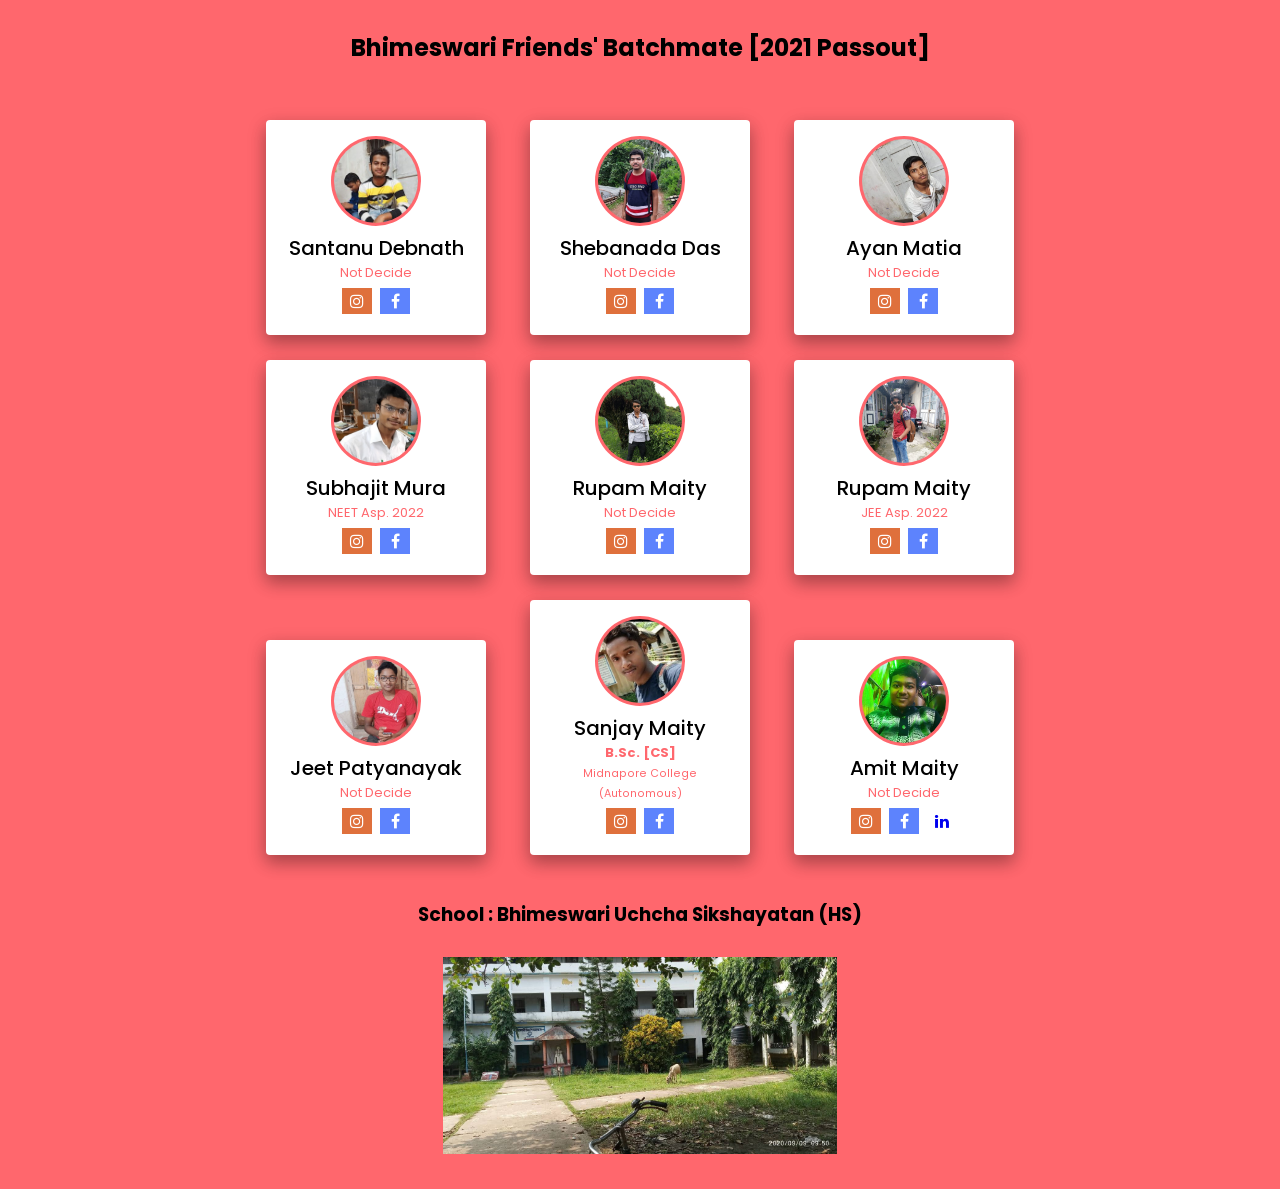
==== index.html @ 9fbf0912 "update" ====
<!DOCTYPE html>

<html lang="en">
  <head>
    <meta charset="UTF-8">
    <title>Bhimeswari Friends' </title>

    <link rel="shortcut icon" type="image/x-icon" href="Images/logo.png" />

    
    
    <meta http-equiv="X-UA-Compatible" content="IE=edge">
    <meta name="viewport" content="width=device-width, initial-scale=1.0">

    <meta name="description" content="The greatest gift of life is friendship, and I have received it.">
    <meta name="keywords" content="WBCHSE, HS, 2022, HS, West Bengal , WBCHSE Boards , HS Exam 2020 ,Freinds, bondhu ">
       
         <meta property="og:image" content="https://maityamit.github.io/freinds.github.io/Images/logo.png">
<meta property="og:image:type" content="image/png">
<meta property="og:image:width" content="1024">
<meta property="og:image:height" content="1024">



    <link rel="stylesheet" href="main.css">
    <!-- Fontawesome CDN Link -->
    <link rel="stylesheet" href="https://cdnjs.cloudflare.com/ajax/libs/font-awesome/5.15.2/css/all.min.css"/>
    <link rel="stylesheet" href="https://cdnjs.cloudflare.com/ajax/libs/font-awesome/4.7.0/css/font-awesome.min.css">
     <meta name="viewport" content="width=device-width, initial-scale=1.0">
   </head>

   <body bgcolor="#FF676D">









   <div id="center1">


    

    <h2>Bhimeswari Friends' Batchmate [2021 Passout]</h2>

    <br>
    <br>










    <div class="card">
      
      <img style="border-radius: 50%; width:90px; padding: 3px; background: #FF676D; " src="Images/santanu.jpg" alt="Jane" style="width:30%">


      <div class="details">
        <div class="name">Santanu Debnath</div>
        <div class="job">Not Decide</div>

        <a target="_blank" href="https://www.instagram.com/santanudebnath425" class="fa fa-instagram"></a>
        <a target="_blank" href="https://www.facebook.com/santanu.debnath.92317" class="fa fa-facebook"></a>

      </div>

    </div>

    <div class="card">
      
        <img style="border-radius: 50%; width:90px; padding: 3px; background: #FF676D; " src="Images/shebannada.jpg" alt="Jane" style="width:30%">
  
  
        <div class="details">
          <div class="name">Shebanada Das</div>
          <div class="job">Not Decide</div>
          <a href="#" class="fa fa-instagram"></a>
          <a target="_blank" href="https://www.facebook.com/shebananda.das.1" class="fa fa-facebook"></a>

        </div>
  
      </div>

      <div class="card">
      
        <img style="border-radius: 50%; width:90px; padding: 3px; background: #FF676D; " src="Images/ayan_matia.jpg" alt="Jane" style="width:30%">
  
  
        <div class="details">
          <div class="name">Ayan Matia</div>
          <div class="job">Not Decide</div>
          <a target="_blank" href="https://www.instagram.com/ayanmatia" class="fa fa-instagram"></a>
          <a target="_blank" href="https://www.facebook.com/ayan.matia.71" class="fa fa-facebook"></a>

        </div>
  
      </div>

    
      <br>


      <div class="card">
      
        <img style="border-radius: 50%; width:90px; padding: 3px; background: #FF676D; " src="Images/subhajit.jpg" alt="Jane" style="width:30%">
  
  
        <div class="details">
          <div class="name">Subhajit Mura</div>
          <div class="job">NEET Asp. 2022</div>
          <a target="_blank" href="https://www.instagram.com/subhajit_mura_9609" class="fa fa-instagram"></a>
          <a target="_blank" href="https://www.facebook.com/subhajit.mura.12" class="fa fa-facebook"></a>

        </div>
  
      </div>
  
      <div class="card">
        
          <img style="border-radius: 50%; width:90px; padding: 3px; background: #FF676D; " src="Images/roga_rupam.jpg" alt="Jane" style="width:30%">
    
    
          <div class="details">
            <div class="name">Rupam Maity</div>
            <div class="job">Not Decide</div>
            <a target="_blank" href="https://www.instagram.com/rupam_maity07" class="fa fa-instagram"></a>
            <a target="_blank" href="https://www.facebook.com/bimal.mura.395" class="fa fa-facebook"></a>

          </div>
    
        </div>
  
        <div class="card">
        
          <img style="border-radius: 50%; width:90px; padding: 3px; background: #FF676D; " src="Images/mota_rupam.jpg" alt="Jane" style="width:30%">
    
    
          <div class="details">
            <div class="name">Rupam Maity</div>
            <div class="job">JEE Asp. 2022</div>

            <a target="_blank" href="https://www.instagram.com/rupammaiti30" class="fa fa-instagram"></a>
            <a target="_blank" href="https://www.facebook.com/rupam.maiti.378" class="fa fa-facebook"></a>

          </div>
    
        </div>

        <br>


        <div class="card">
      
            <img style="border-radius: 50%; width:90px; padding: 3px; background: #FF676D; " src="Images/jeet.jpg" alt="Jane" style="width:30%">
      
      
            <div class="details">
              <div class="name">Jeet Patyanayak</div>
              <div class="job">Not Decide</div>


              <a target="_blank" href="https://www.instagram.com/pattanayak_jeet" class="fa fa-instagram"></a>
              <a target="_blank" href="https://www.facebook.com/profile.php?id=100022535850255" class="fa fa-facebook"></a>


            </div>
      
          </div>
      
          <div class="card">
            
              <img style="border-radius: 50%; width:90px; padding: 3px; background: #FF676D; " src="Images/sanjay.jpg" alt="Jane" style="width:30%">
        
        
              <div class="details">
                <div class="name">Sanjay Maity</div>
                <div class="job"><b>B.Sc. [CS]</b><br><small>Midnapore College (Autonomous)</small></div>
                <a target="_blank" href="https://www.instagram.com/sanjaymaity94" class="fa fa-instagram"></a>
                <a target="_blank" href="https://www.facebook.com/rupam.maity.71619" class="fa fa-facebook"></a>
                

              </div>
        
            </div>
      
            <div class="card">
            
              <img style="border-radius: 50%; width:90px; padding: 3px; background: #FF676D; " src="Images/amit.jpg" alt="Jane" style="width:30%">
        
        
              <div class="details">
                <div class="name">Amit Maity</div>
                <div class="job">Not Decide</div>
                <a target="_blank" href="https://www.instagram.com/amit_maity_2003" class="fa fa-instagram"></a>
              
                <a href="#" class="fa fa-facebook"></a>
                <a target="_blank" href="https://www.linkedin.com/in/maityamit" class="fa fa-linkedin"></a>

              </div>
        
            </div>


            <br><br>

            <h3>School : Bhimeswari Uchcha Sikshayatan (HS)</h3>

    <br>


           

            <img style="width:400px; padding: 3px; background: #FF676D; " src="Images/school.jpg" alt="Jane" style="width:30%">


            <br>
            <br>



    </div>




</body>
</html>
---- main.css ----
/* Google Font CDN Link */
@import url('https://fonts.googleapis.com/css2?family=Poppins:wght@200;300;400;500;600;700&display=swap');
*{
  margin: 0;
  padding: 0;
  box-sizing: border-box;
  font-family: 'Poppins',sans-serif;
}

#center1 {
    text-align: center;
    border: 3px;
    margin-top: 30px;
  }

.center1 .card .img{
    height: 30px;
    width: 30px;
    border-radius: 50%;
    padding: 3px;
    background: #FF676D;
    margin-bottom: 14px;
  }

.card .name{
    font-size: 20px;
    font-weight: 500;
  }
  .card .job{
    font-size: 13px;
    font-style: normal;
    color: #FF676D;
  }

  .card{

    background-color: #ffffff; /* Green */
    border: none;
    color: #000000;
    padding: 15px 32px;
    text-align: center;
    text-decoration: none;
    margin-top: 5px;
    margin-bottom: 20px;
    width: 220px;
    cursor:pointer;
    margin-left: 20px;
    margin-right: 20px;
    border-radius: 4px;
    display: inline-block;
    font-size: 16px;
    padding: 16px;
    box-shadow: 0 8px 16px 0 rgba(0,0,0,0.2), 0 6px 20px 0 rgba(0,0,0,0.19);
  
  }

  .fa {
    padding: 5px;
    font-size: 10px;
    width: 30px;
    text-align: center;
    text-decoration: none;
    margin: 5px 2px;
  }

  .fa-instagram {
    background: #df703c;
    color: white;
  }

  .fa-facebook {
    background: #5d83fd;
    color: white;
  }
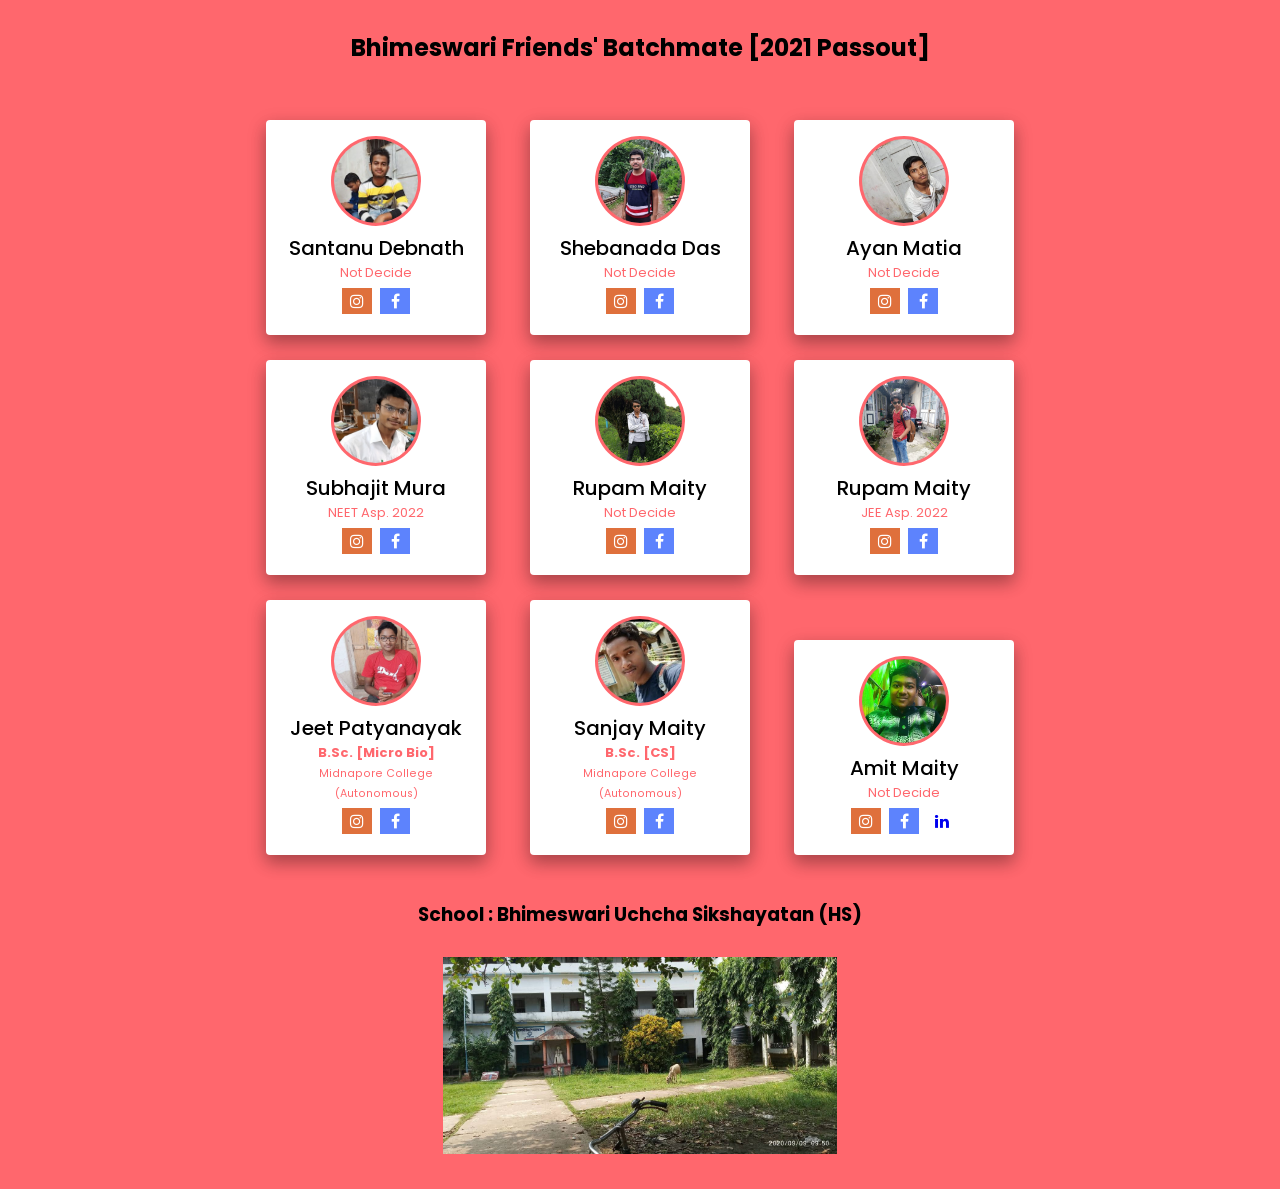
==== commit 2f222442: "jeet" ====
--- a/index.html
+++ b/index.html
@@ -164,7 +164,7 @@
       
             <div class="details">
               <div class="name">Jeet Patyanayak</div>
-              <div class="job">Not Decide</div>
+              <div class="job"><b>B.Sc. [Micro Bio]</b><br><small>Midnapore College (Autonomous)</small></div>
 
 
               <a target="_blank" href="https://www.instagram.com/pattanayak_jeet" class="fa fa-instagram"></a>
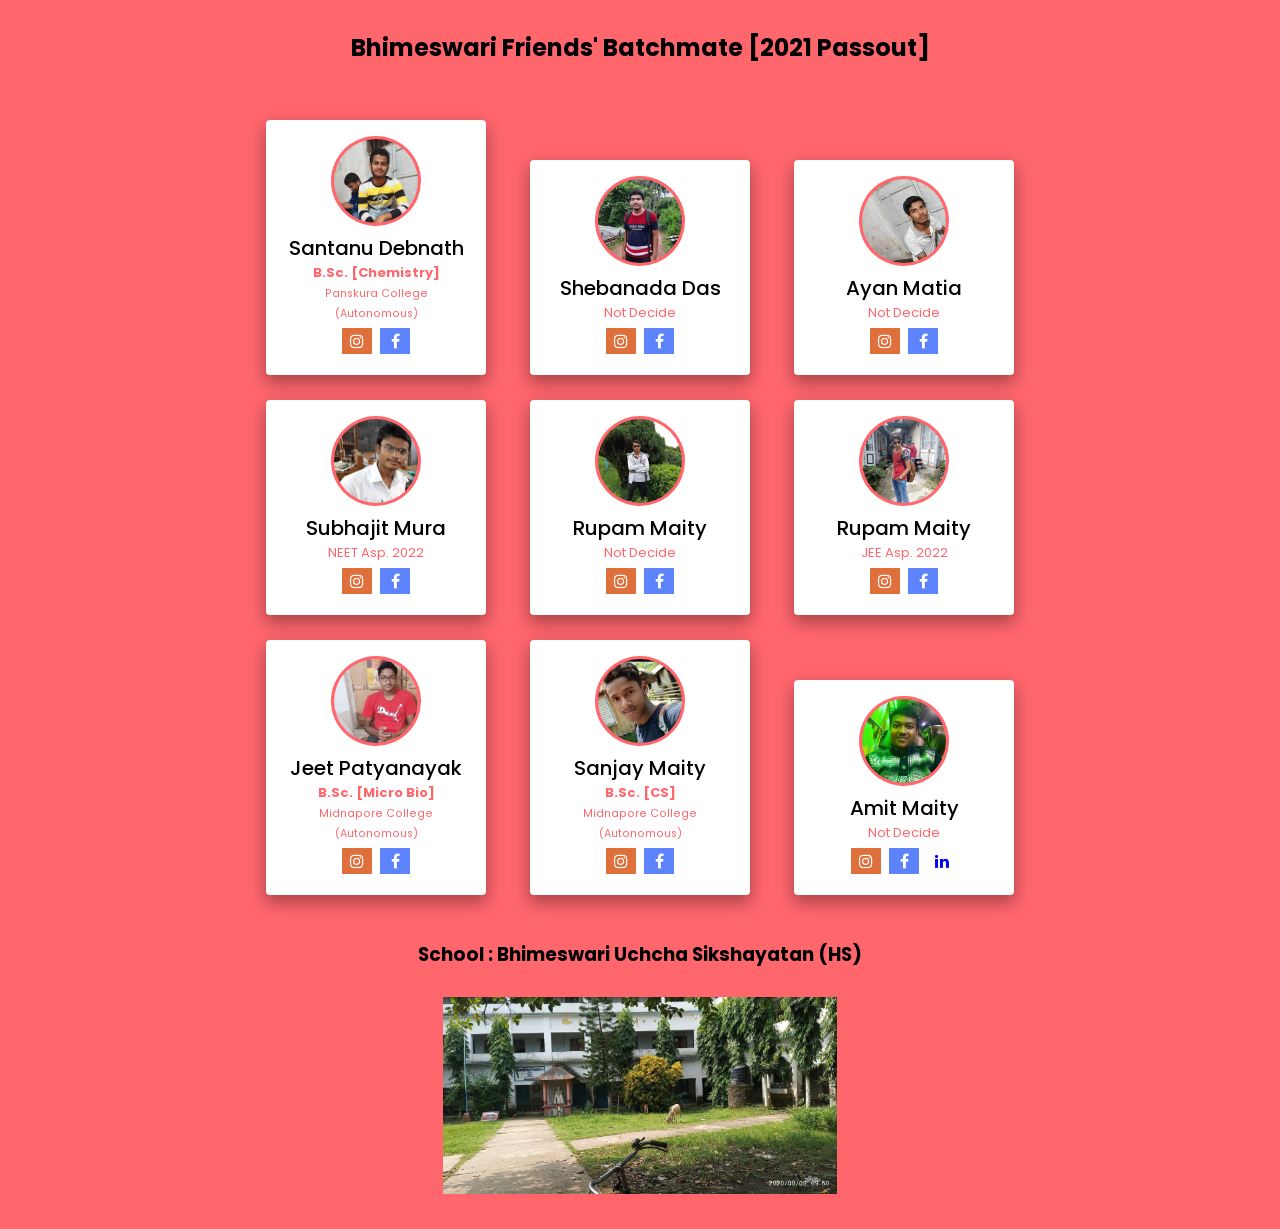
==== commit 04950b21: "update" ====
--- a/index.html
+++ b/index.html
@@ -65,7 +65,7 @@
 
       <div class="details">
         <div class="name">Santanu Debnath</div>
-        <div class="job">Not Decide</div>
+        <div class="job"><b>B.Sc. [Chemistry]</b><br><small>Panskura College (Autonomous)</small></div>
 
         <a target="_blank" href="https://www.instagram.com/santanudebnath425" class="fa fa-instagram"></a>
         <a target="_blank" href="https://www.facebook.com/santanu.debnath.92317" class="fa fa-facebook"></a>
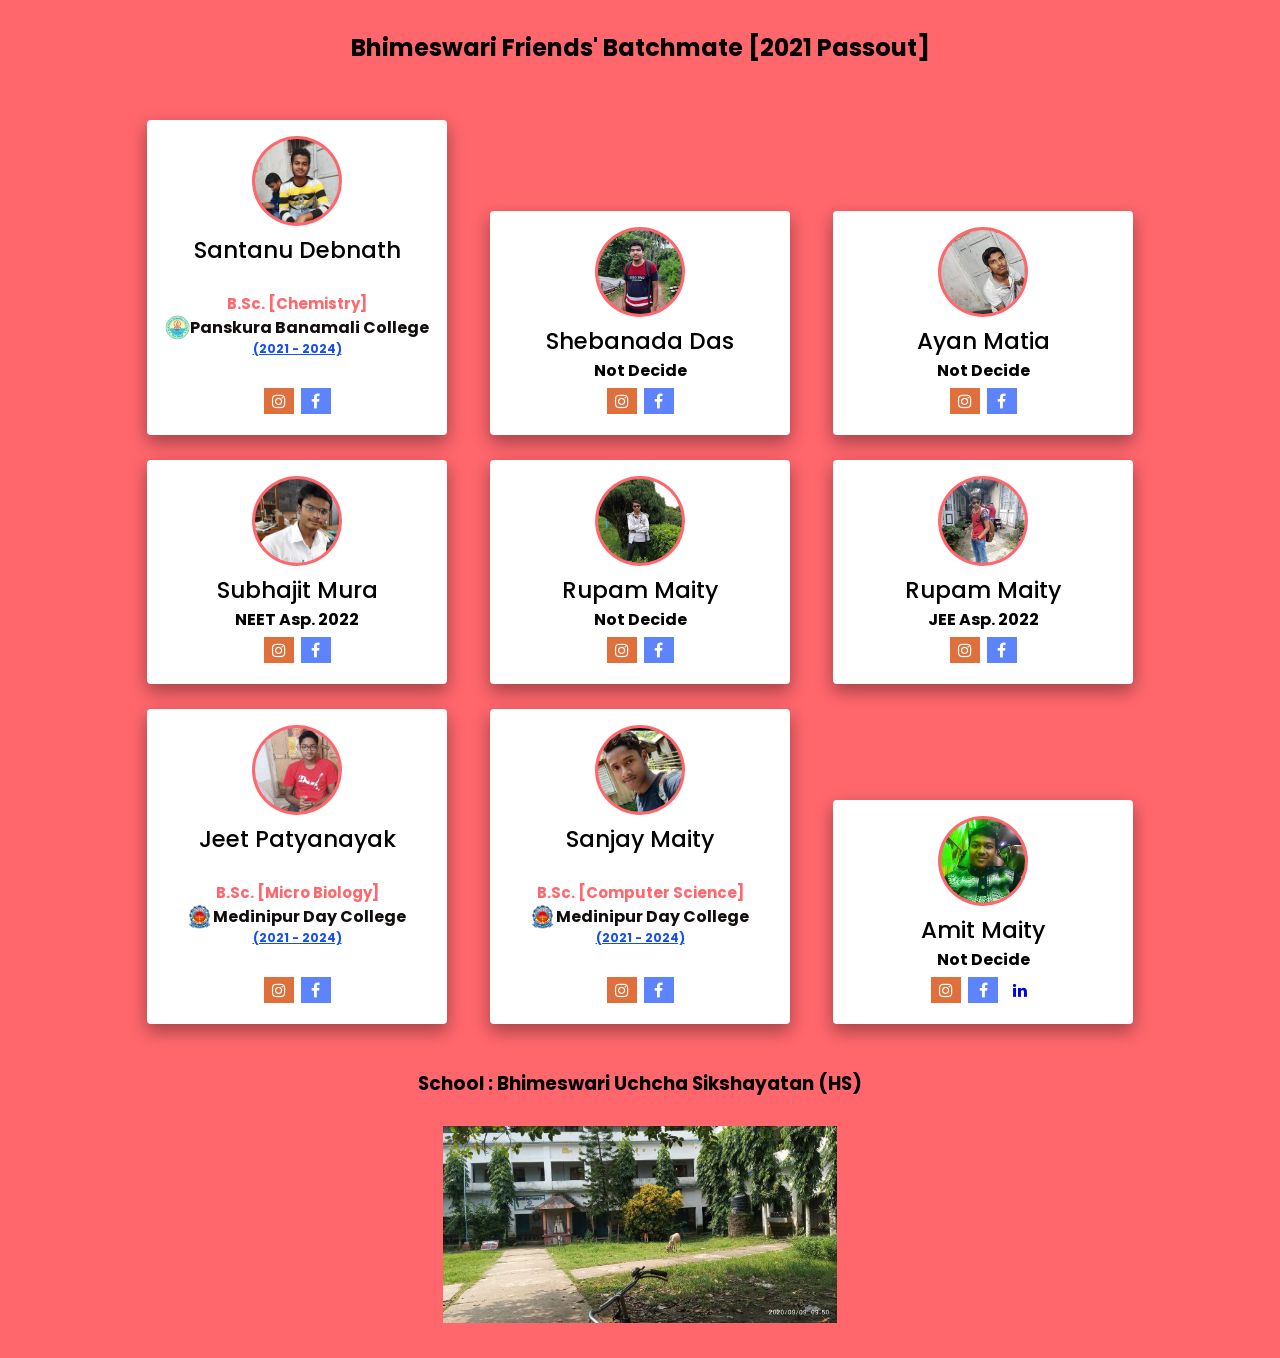
==== commit 7bb35cf3: "update" ====
--- a/index.html
+++ b/index.html
@@ -64,8 +64,12 @@
 
 
       <div class="details">
-        <div class="name">Santanu Debnath</div>
-        <div class="job"><b>B.Sc. [Chemistry]</b><br><small>Panskura College (Autonomous)</small></div>
+        <div class="name">Santanu Debnath</div> <br>
+        <div class="course"><b>B.Sc. [Chemistry]</div>
+
+        <div class="college"><img style="width:25px; " src="Images/pans_logo.png">Panskura Banamali College </div>
+        <div class="year"><u>(2021 - 2024)</u></div><br>
+
 
         <a target="_blank" href="https://www.instagram.com/santanudebnath425" class="fa fa-instagram"></a>
         <a target="_blank" href="https://www.facebook.com/santanu.debnath.92317" class="fa fa-facebook"></a>
@@ -163,9 +167,11 @@
       
       
             <div class="details">
-              <div class="name">Jeet Patyanayak</div>
-              <div class="job"><b>B.Sc. [Micro Bio]</b><br><small>Midnapore College (Autonomous)</small></div>
-
+              <div class="name">Jeet Patyanayak</div><br>
+              <div class="course"><b>B.Sc. [Micro Biology]</div>
+      
+              <div class="college"><img style="width:25px; " src="Images/medin_logo.jpg">Medinipur Day College </div>
+              <div class="year"><u>(2021 - 2024)</u></div><br>
 
               <a target="_blank" href="https://www.instagram.com/pattanayak_jeet" class="fa fa-instagram"></a>
               <a target="_blank" href="https://www.facebook.com/profile.php?id=100022535850255" class="fa fa-facebook"></a>
@@ -181,8 +187,11 @@
         
         
               <div class="details">
-                <div class="name">Sanjay Maity</div>
-                <div class="job"><b>B.Sc. [CS]</b><br><small>Midnapore College (Autonomous)</small></div>
+                <div class="name">Sanjay Maity</div><br>
+                <div class="course"><b>B.Sc. [Computer Science]</div>
+        
+                <div class="college"><img style="width:25px; " src="Images/medin_logo.jpg">Medinipur Day College </div>
+                <div class="year"><u>(2021 - 2024)</u></div><br>
                 <a target="_blank" href="https://www.instagram.com/sanjaymaity94" class="fa fa-instagram"></a>
                 <a target="_blank" href="https://www.facebook.com/rupam.maity.71619" class="fa fa-facebook"></a>
                 
--- a/main.css
+++ b/main.css
@@ -23,13 +23,34 @@
   }
 
 .card .name{
-    font-size: 20px;
+    font-size: 23px;
     font-weight: 500;
   }
-  .card .job{
-    font-size: 13px;
+  .card .course{
+    font-size: 15px;
     font-style: normal;
+    vertical-align: middle;
+  justify-content: center;
+  display: flex;
+    text-align: center;
     color: #FF676D;
+  }
+  .card .college{
+    font-size: 16px;
+    font-style: normal;
+  justify-content: center;
+  display: flex;
+    text-align: center;
+    color: #130d0d;
+  }
+
+  .card .year{
+    font-size: 12px;
+    font-style: normal;
+  justify-content: center;
+  display: flex;
+    text-align: center;
+    color: #164fee;
   }
 
   .card{
@@ -42,7 +63,7 @@
     text-decoration: none;
     margin-top: 5px;
     margin-bottom: 20px;
-    width: 220px;
+    width: 300px;
     cursor:pointer;
     margin-left: 20px;
     margin-right: 20px;
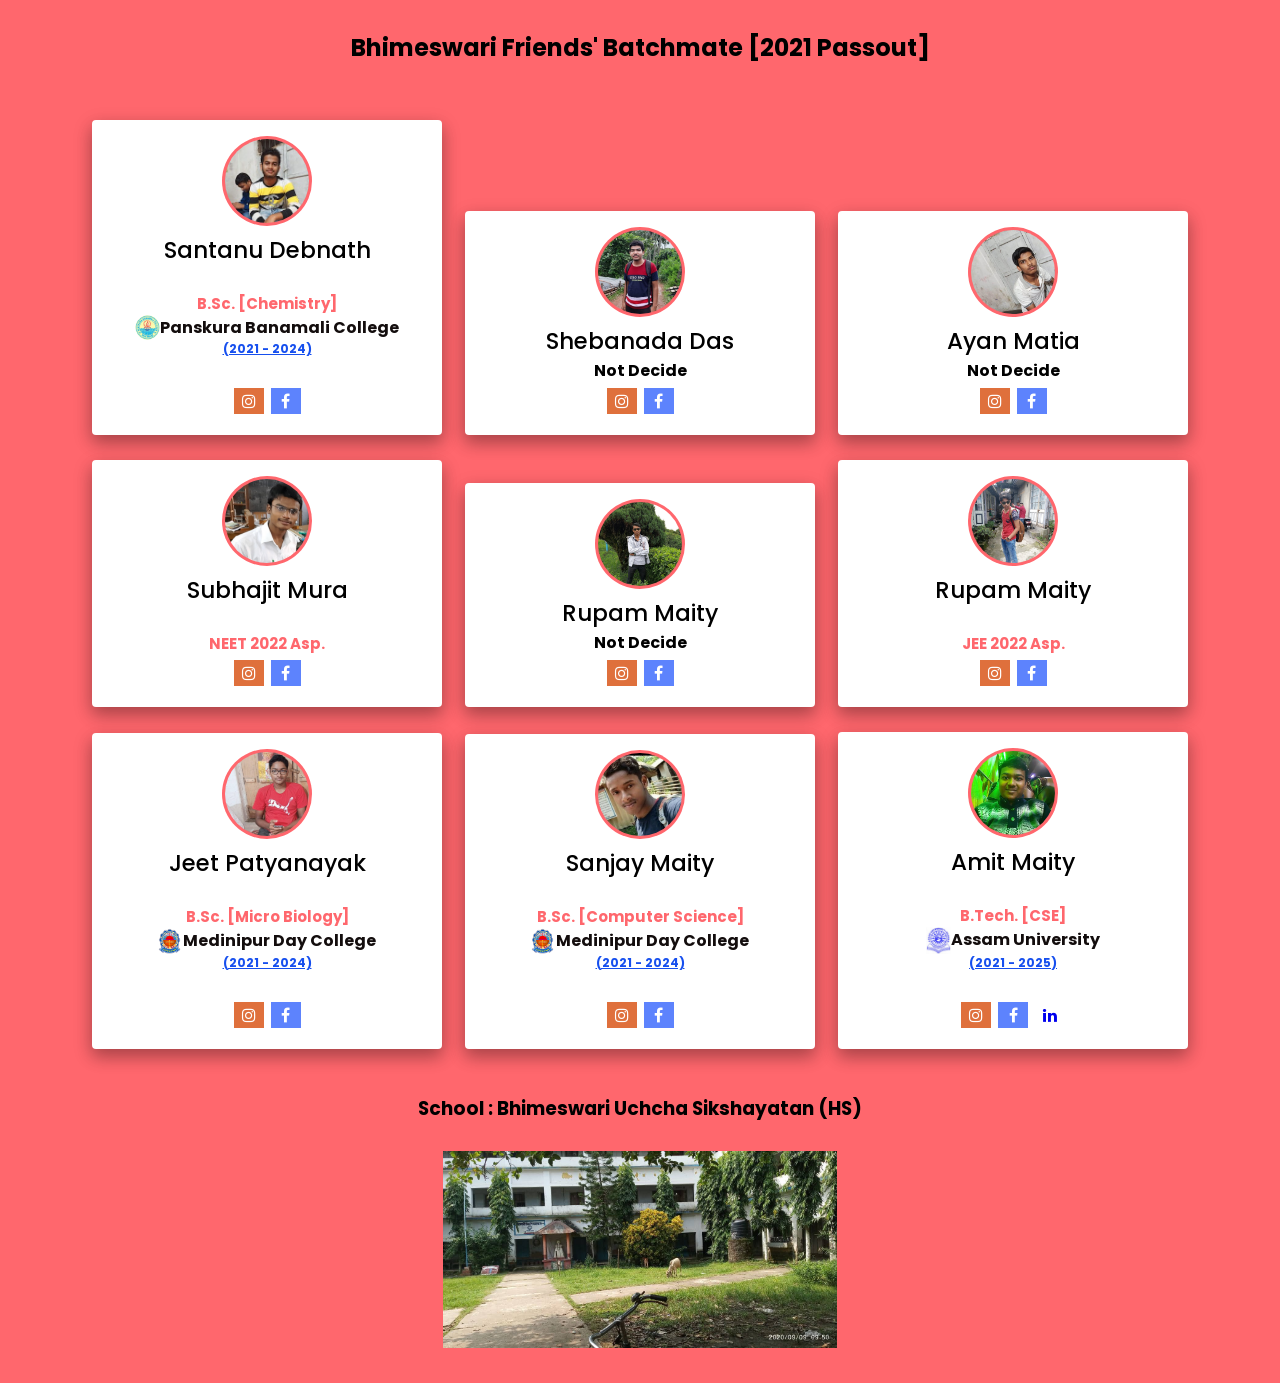
==== commit 1594378e: "update" ====
--- a/index.html
+++ b/index.html
@@ -116,10 +116,11 @@
       
         <img style="border-radius: 50%; width:90px; padding: 3px; background: #FF676D; " src="Images/subhajit.jpg" alt="Jane" style="width:30%">
   
+        <br>
   
         <div class="details">
-          <div class="name">Subhajit Mura</div>
-          <div class="job">NEET Asp. 2022</div>
+          <div class="name">Subhajit Mura</div><br>
+          <div class="course"><b>NEET 2022 Asp.</div>
           <a target="_blank" href="https://www.instagram.com/subhajit_mura_9609" class="fa fa-instagram"></a>
           <a target="_blank" href="https://www.facebook.com/subhajit.mura.12" class="fa fa-facebook"></a>
 
@@ -146,10 +147,11 @@
         
           <img style="border-radius: 50%; width:90px; padding: 3px; background: #FF676D; " src="Images/mota_rupam.jpg" alt="Jane" style="width:30%">
     
+          <br>
     
           <div class="details">
-            <div class="name">Rupam Maity</div>
-            <div class="job">JEE Asp. 2022</div>
+            <div class="name">Rupam Maity</div><br>
+            <div class="course"><b>JEE 2022 Asp.</div>
 
             <a target="_blank" href="https://www.instagram.com/rupammaiti30" class="fa fa-instagram"></a>
             <a target="_blank" href="https://www.facebook.com/rupam.maiti.378" class="fa fa-facebook"></a>
@@ -206,8 +208,11 @@
         
         
               <div class="details">
-                <div class="name">Amit Maity</div>
-                <div class="job">Not Decide</div>
+                <div class="name">Amit Maity</div><br>
+                <div class="course"><b>B.Tech. [CSE]</div>
+        
+                  <div class="college"><img style="width:25px; " src="Images/assam_logo.png">Assam University</div>
+                  <div class="year"><u>(2021 - 2025)</u></div><br>
                 <a target="_blank" href="https://www.instagram.com/amit_maity_2003" class="fa fa-instagram"></a>
               
                 <a href="#" class="fa fa-facebook"></a>
--- a/main.css
+++ b/main.css
@@ -63,10 +63,10 @@
     text-decoration: none;
     margin-top: 5px;
     margin-bottom: 20px;
-    width: 300px;
+    width: 350px;
     cursor:pointer;
-    margin-left: 20px;
-    margin-right: 20px;
+    margin-left: 10px;
+    margin-right: 10px;
     border-radius: 4px;
     display: inline-block;
     font-size: 16px;
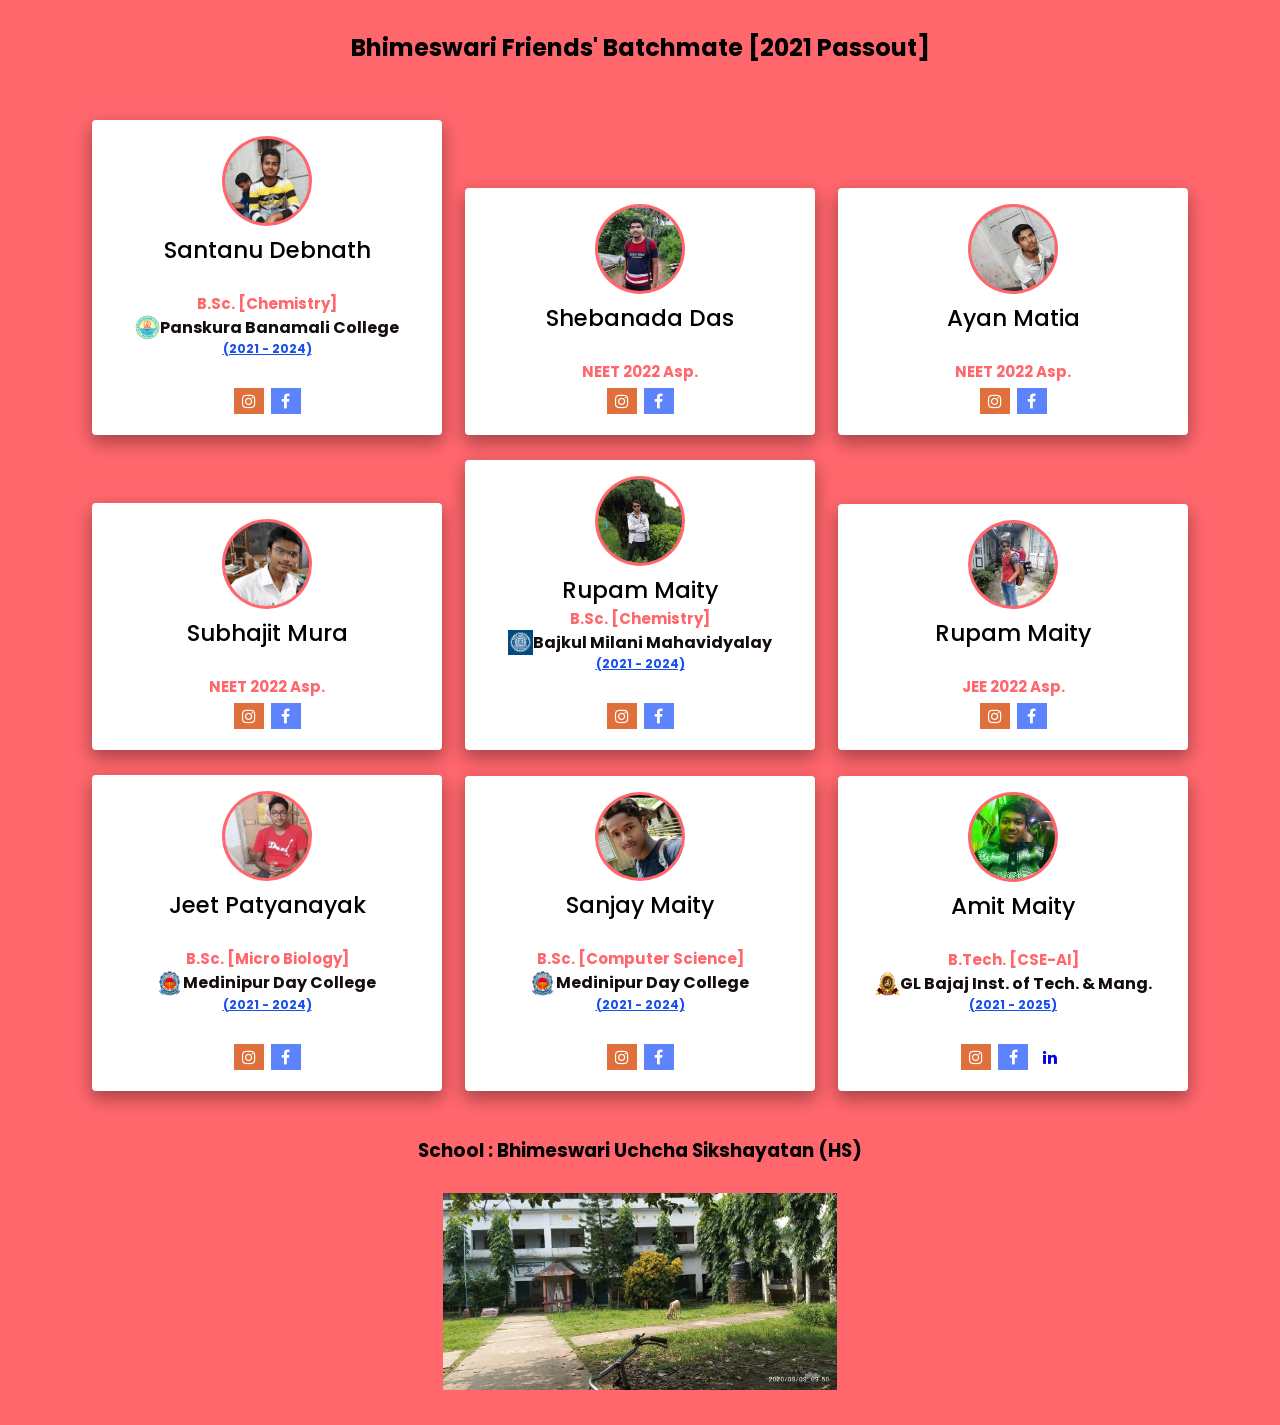
==== commit d1d8e4f5: "some_changes_add" ====
--- a/index.html
+++ b/index.html
@@ -85,7 +85,8 @@
   
         <div class="details">
           <div class="name">Shebanada Das</div>
-          <div class="job">Not Decide</div>
+          <br>
+          <div class="course"><b>NEET 2022 Asp.</div>
           <a href="#" class="fa fa-instagram"></a>
           <a target="_blank" href="https://www.facebook.com/shebananda.das.1" class="fa fa-facebook"></a>
 
@@ -100,7 +101,8 @@
   
         <div class="details">
           <div class="name">Ayan Matia</div>
-          <div class="job">Not Decide</div>
+          <br>
+          <div class="course"><b>NEET 2022 Asp.</div>
           <a target="_blank" href="https://www.instagram.com/ayanmatia" class="fa fa-instagram"></a>
           <a target="_blank" href="https://www.facebook.com/ayan.matia.71" class="fa fa-facebook"></a>
 
@@ -135,7 +137,10 @@
     
           <div class="details">
             <div class="name">Rupam Maity</div>
-            <div class="job">Not Decide</div>
+            <div class="course"><b>B.Sc. [Chemistry]</div>
+      
+              <div class="college"><img style="width:25px; " src="Images/bajkul.png">Bajkul Milani Mahavidyalay</div>
+              <div class="year"><u>(2021 - 2024)</u></div><br>
             <a target="_blank" href="https://www.instagram.com/rupam_maity07" class="fa fa-instagram"></a>
             <a target="_blank" href="https://www.facebook.com/bimal.mura.395" class="fa fa-facebook"></a>
 
@@ -209,9 +214,9 @@
         
               <div class="details">
                 <div class="name">Amit Maity</div><br>
-                <div class="course"><b>B.Tech. [CSE]</div>
-        
-                  <div class="college"><img style="width:25px; " src="Images/assam_logo.png">Assam University</div>
+                <div class="course"><b>B.Tech. [CSE-AI]</div>
+        
+                  <div class="college"><img style="width:25px; " src="Images/gl_bajaj.png">GL Bajaj Inst. of Tech. & Mang.</div>
                   <div class="year"><u>(2021 - 2025)</u></div><br>
                 <a target="_blank" href="https://www.instagram.com/amit_maity_2003" class="fa fa-instagram"></a>
               
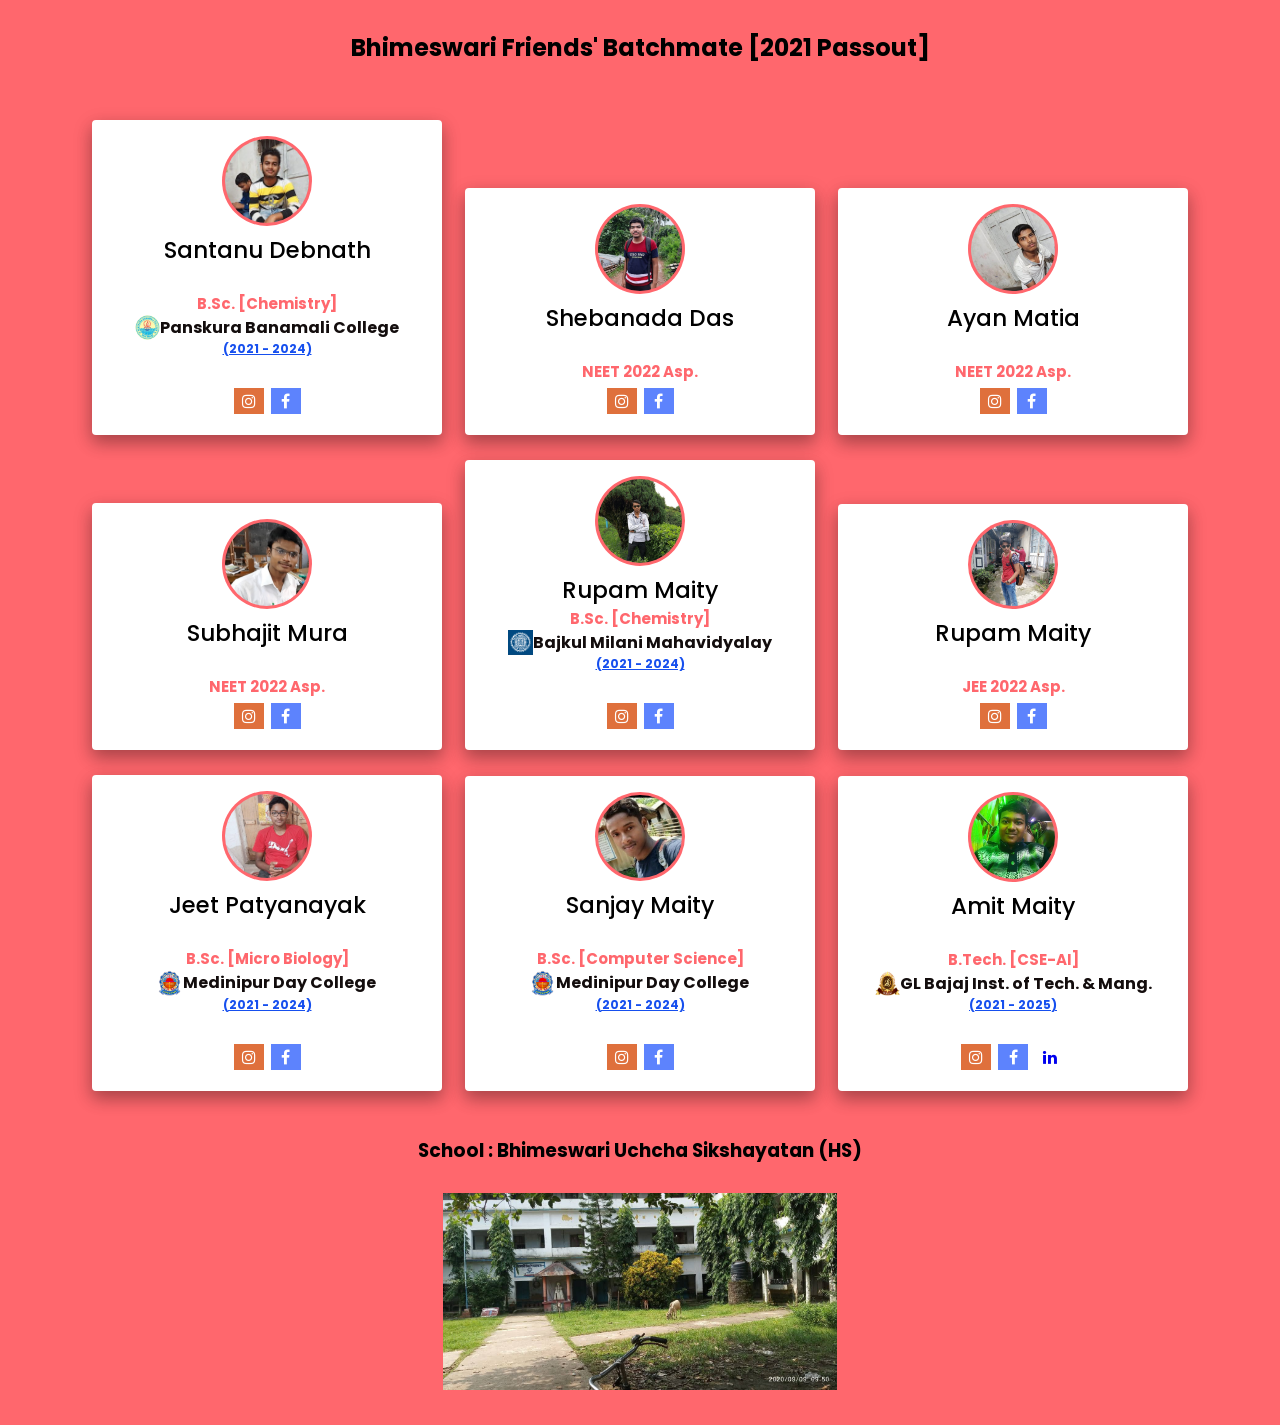
==== commit 18405817: "Update index.html" ====
--- a/index.html
+++ b/index.html
@@ -248,6 +248,8 @@
     </div>
 
 
+            <script src="js/stmd.js"></script>
+            <script src="js/render.js"></script>
 
 
 </body>
